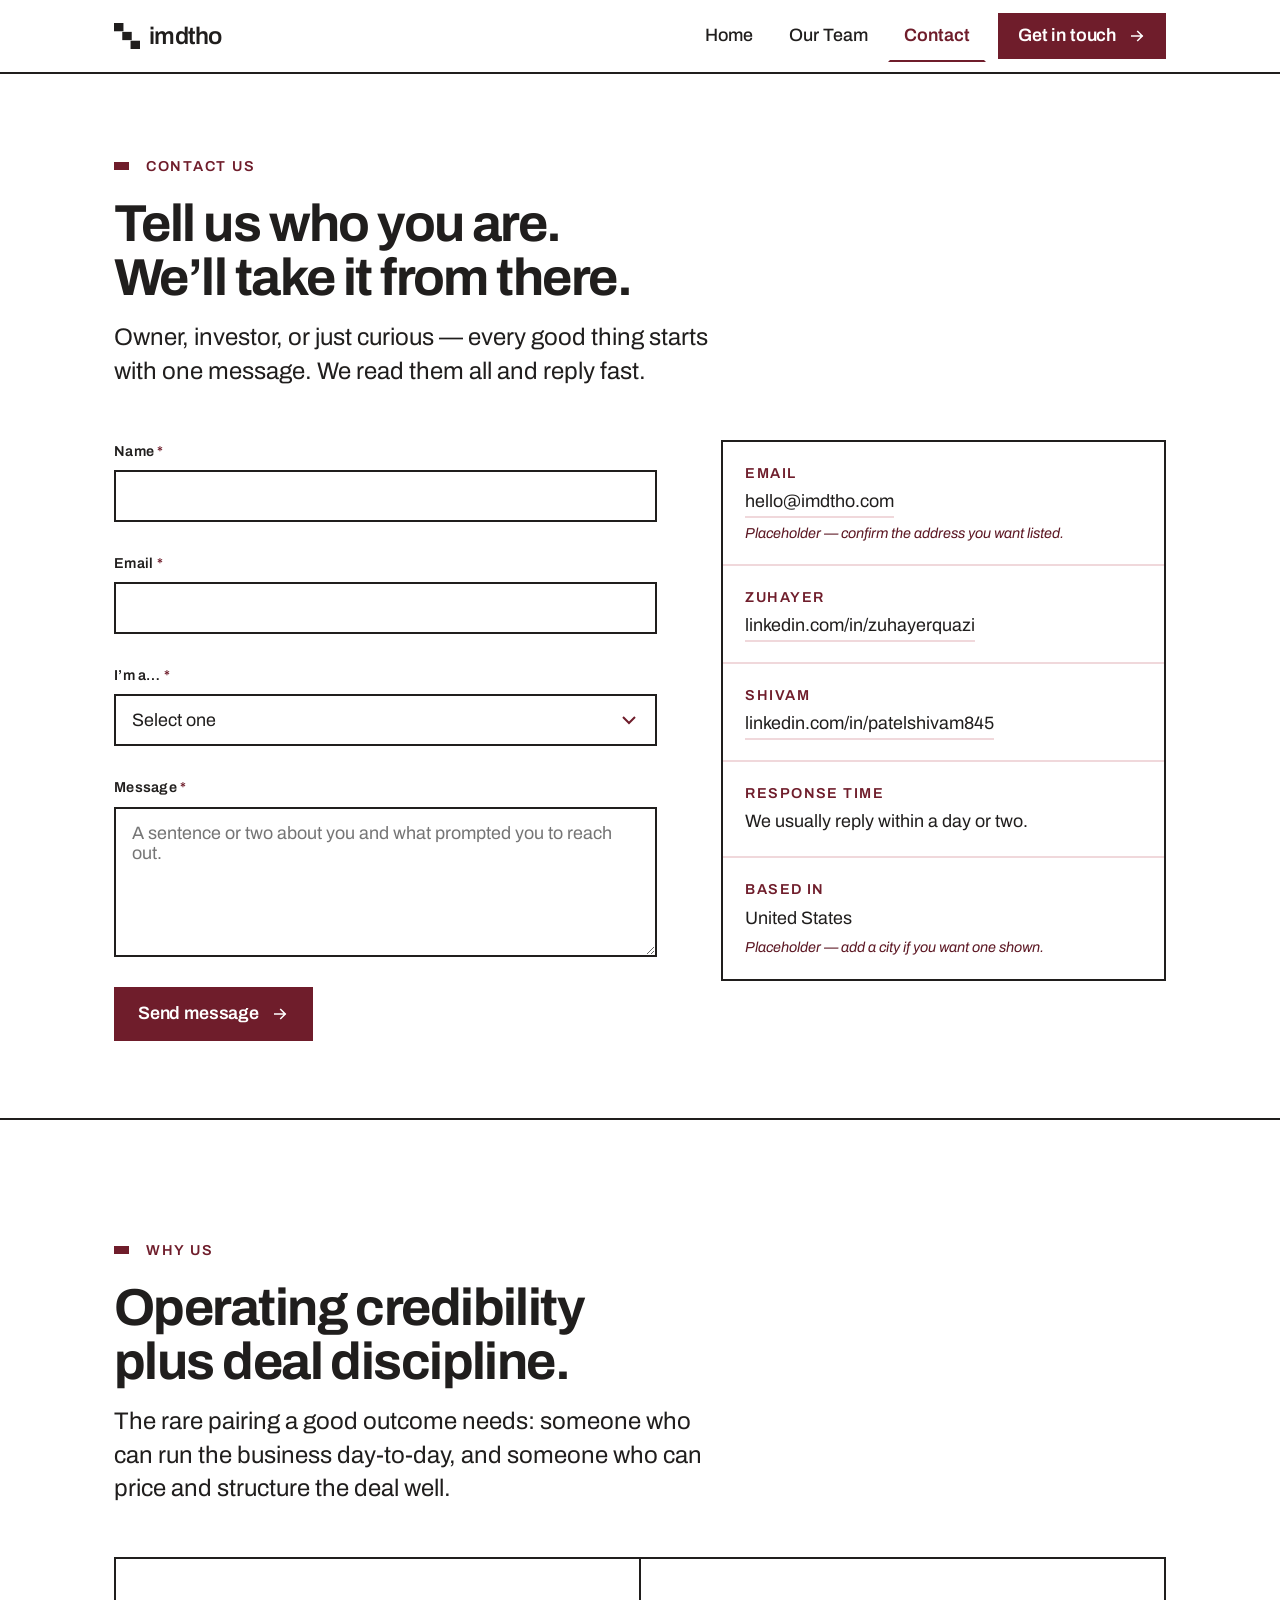
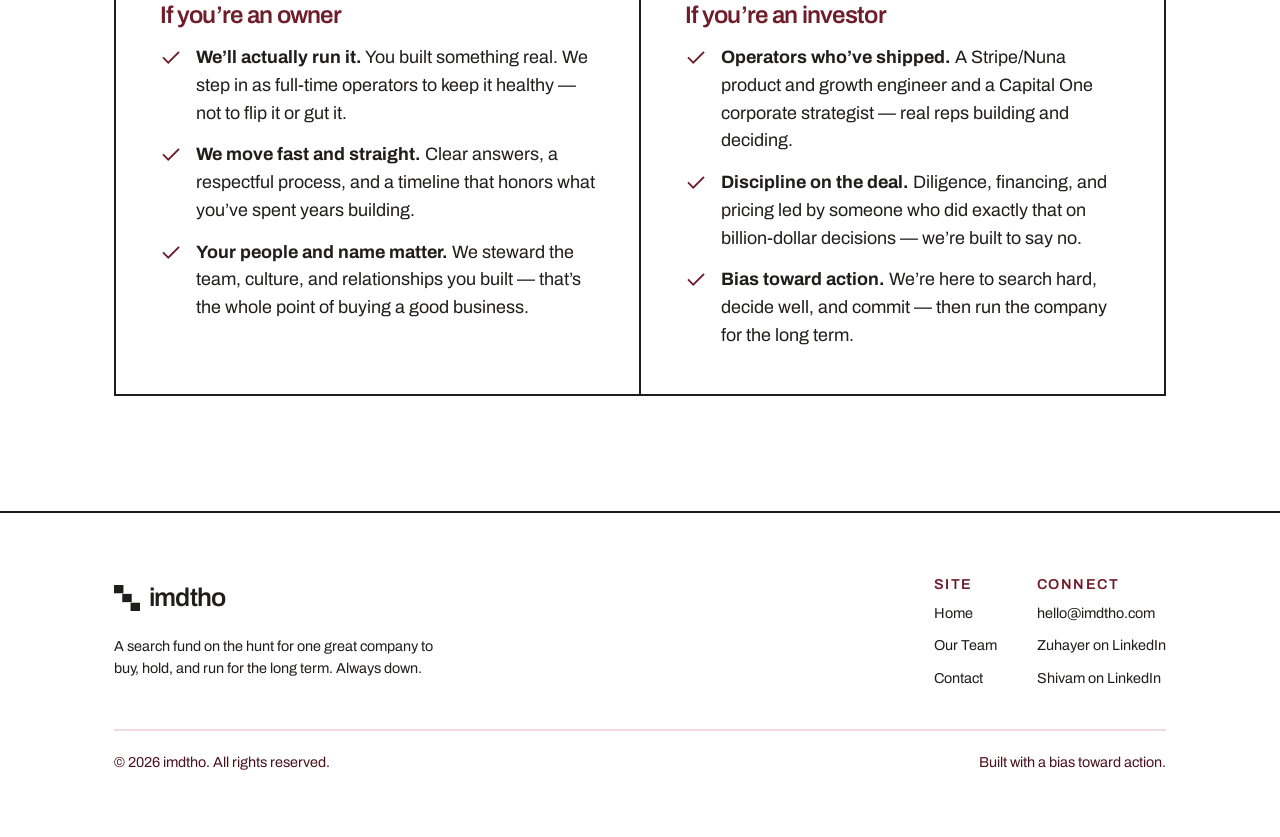
==== contact.html @ d45211c3 "Refactor shell into real imdtho search-fund website Replace the single "coming soon" shell with a 3-" ====
<!DOCTYPE html>
<html lang="en" data-year="2026">
<head>
  <meta charset="UTF-8">
  <meta name="viewport" content="width=device-width, initial-scale=1.0">
  <title>Contact — imdtho</title>
  <meta name="description" content="Start a conversation with imdtho. For business owners weighing a sale and investors backing operators — tell us who you are and we'll answer fast.">
  <link rel="icon" href="assets/brand/favicon.svg" type="image/svg+xml">
  <link rel="preconnect" href="https://fonts.googleapis.com">
  <link rel="preconnect" href="https://fonts.gstatic.com" crossorigin>
  <link href="https://fonts.googleapis.com/css2?family=Archivo:wght@400;500;600;700&display=swap" rel="stylesheet">
  <link rel="stylesheet" href="assets/brand/tokens.css">
  <link rel="stylesheet" href="assets/css/styles.css">
  <script defer src="assets/js/site.js"></script>
  <script defer src="assets/js/contact.js"></script>
</head>
<body>
  <a class="skip-link" href="#main">Skip to content</a>
  <header id="site-header"></header>

  <main id="main">

    <!-- FORM + DETAILS -->
    <section class="section section--tight">
      <div class="container">
        <div class="section-head">
          <span class="eyebrow">Contact us</span>
          <h2>Tell us who you are. We&rsquo;ll take it from there.</h2>
          <p>Owner, investor, or just curious &mdash; every good thing starts with one message. We read them all and reply fast.</p>
        </div>

        <div class="contact-grid">
          <!-- FORM -->
          <form class="form" id="contact-form" novalidate>
            <div class="field">
              <label for="name">Name <span class="req" aria-hidden="true">*</span></label>
              <input type="text" id="name" name="name" autocomplete="name" required aria-required="true" aria-describedby="name-error">
              <p class="field__error" id="name-error" role="alert"></p>
            </div>

            <div class="field">
              <label for="email">Email <span class="req" aria-hidden="true">*</span></label>
              <input type="email" id="email" name="email" autocomplete="email" required aria-required="true" aria-describedby="email-error">
              <p class="field__error" id="email-error" role="alert"></p>
            </div>

            <div class="field">
              <label for="role">I&rsquo;m a&hellip; <span class="req" aria-hidden="true">*</span></label>
              <select id="role" name="role" required aria-required="true" aria-describedby="role-error">
                <option value="" disabled selected>Select one</option>
                <option value="Business owner">Business owner considering a sale</option>
                <option value="Investor">Investor</option>
                <option value="Other">Other</option>
              </select>
              <p class="field__error" id="role-error" role="alert"></p>
            </div>

            <div class="field">
              <label for="message">Message <span class="req" aria-hidden="true">*</span></label>
              <textarea id="message" name="message" required aria-required="true" aria-describedby="message-error" placeholder="A sentence or two about you and what prompted you to reach out."></textarea>
              <p class="field__error" id="message-error" role="alert"></p>
            </div>

            <div class="form__status" id="form-status" role="status" aria-live="polite"></div>

            <div>
              <button class="btn" type="submit" id="submit-btn">
                <span class="btn__label">Send message</span>
                <svg class="icon" viewBox="0 0 24 24" width="18" height="18" fill="none" stroke="currentColor" stroke-width="2" stroke-linecap="square" aria-hidden="true"><path d="M5 12h14M13 6l6 6-6 6"/></svg>
              </button>
            </div>
          </form>

          <!-- DETAILS -->
          <aside aria-label="Direct contact details">
            <div class="contact-card">
              <div class="contact-card__row">
                <span class="contact-card__label">Email</span>
                <a href="mailto:hello@imdtho.com">hello@imdtho.com</a>
                <span class="flag">Placeholder &mdash; confirm the address you want listed.</span>
              </div>
              <div class="contact-card__row">
                <span class="contact-card__label">Zuhayer</span>
                <a href="https://www.linkedin.com/in/zuhayerquazi" target="_blank" rel="noopener">linkedin.com/in/zuhayerquazi</a>
              </div>
              <div class="contact-card__row">
                <span class="contact-card__label">Shivam</span>
                <a href="https://www.linkedin.com/in/patelshivam845" target="_blank" rel="noopener">linkedin.com/in/patelshivam845</a>
              </div>
              <div class="contact-card__row">
                <span class="contact-card__label">Response time</span>
                <span>We usually reply within a day or two.</span>
              </div>
              <div class="contact-card__row">
                <span class="contact-card__label">Based in</span>
                <span>United States</span>
                <span class="flag">Placeholder &mdash; add a city if you want one shown.</span>
              </div>
            </div>
          </aside>
        </div>
      </div>
    </section>

    <!-- WHY US -->
    <section class="section">
      <div class="container">
        <div class="section-head">
          <span class="eyebrow">Why us</span>
          <h2>Operating credibility plus deal discipline.</h2>
          <p>The rare pairing a good outcome needs: someone who can run the business day-to-day, and someone who can price and structure the deal well.</p>
        </div>
        <div class="whyus">
          <div class="whyus__col">
            <h3>If you&rsquo;re an owner</h3>
            <ul>
              <li><svg viewBox="0 0 24 24" fill="none" stroke="currentColor" stroke-width="2" stroke-linecap="square" aria-hidden="true"><path d="M20 6 9 17l-5-5"/></svg><span><strong>We&rsquo;ll actually run it.</strong> You built something real. We step in as full-time operators to keep it healthy &mdash; not to flip it or gut it.</span></li>
              <li><svg viewBox="0 0 24 24" fill="none" stroke="currentColor" stroke-width="2" stroke-linecap="square" aria-hidden="true"><path d="M20 6 9 17l-5-5"/></svg><span><strong>We move fast and straight.</strong> Clear answers, a respectful process, and a timeline that honors what you&rsquo;ve spent years building.</span></li>
              <li><svg viewBox="0 0 24 24" fill="none" stroke="currentColor" stroke-width="2" stroke-linecap="square" aria-hidden="true"><path d="M20 6 9 17l-5-5"/></svg><span><strong>Your people and name matter.</strong> We steward the team, culture, and relationships you built &mdash; that&rsquo;s the whole point of buying a good business.</span></li>
            </ul>
          </div>
          <div class="whyus__col">
            <h3>If you&rsquo;re an investor</h3>
            <ul>
              <li><svg viewBox="0 0 24 24" fill="none" stroke="currentColor" stroke-width="2" stroke-linecap="square" aria-hidden="true"><path d="M20 6 9 17l-5-5"/></svg><span><strong>Operators who&rsquo;ve shipped.</strong> A Stripe/Nuna product and growth engineer and a Capital One corporate strategist &mdash; real reps building and deciding.</span></li>
              <li><svg viewBox="0 0 24 24" fill="none" stroke="currentColor" stroke-width="2" stroke-linecap="square" aria-hidden="true"><path d="M20 6 9 17l-5-5"/></svg><span><strong>Discipline on the deal.</strong> Diligence, financing, and pricing led by someone who did exactly that on billion-dollar decisions &mdash; we&rsquo;re built to say no.</span></li>
              <li><svg viewBox="0 0 24 24" fill="none" stroke="currentColor" stroke-width="2" stroke-linecap="square" aria-hidden="true"><path d="M20 6 9 17l-5-5"/></svg><span><strong>Bias toward action.</strong> We&rsquo;re here to search hard, decide well, and commit &mdash; then run the company for the long term.</span></li>
            </ul>
          </div>
        </div>
      </div>
    </section>

  </main>

  <footer id="site-footer"></footer>
</body>
</html>
---- assets/brand/tokens.css ----
/* imdtho brand tokens */
:root {
  /* color — burgundy on white. Mostly ink on white; burgundy is the accent. */
  --burgundy-100: #FAF0F1;
  --burgundy-200: #F0D8DB;
  --burgundy-300: #DFAFB6;
  --burgundy-400: #B85F6E;
  --burgundy-500: #6F1D2B; /* base — the brand burgundy */
  --burgundy-600: #5C1723;
  --burgundy-700: #4A121D; /* accent text at paragraph sizes */
  --burgundy-800: #380D16;
  --burgundy-900: #26080F;
  --ink: #201E1D;
  --white: #FFFFFF;

  /* type — Archivo everywhere (Google Fonts), modern grotesque */
  --font-brand: 'Archivo', -apple-system, sans-serif;
  --tracking-tight: -0.03em; /* wordmark + display headings */

  /* structure — flat, zero radius, strong 2px rules */
  --radius: 0px;
  --rule: 2px solid var(--ink);
  --rule-accent: 2px solid var(--burgundy-500);
}

/* wordmark as live text (preferred on the web) */
.imdtho-wordmark {
  font-family: var(--font-brand);
  font-weight: 600;
  letter-spacing: var(--tracking-tight);
  text-transform: lowercase;
  color: var(--ink);
  line-height: 1;
}
.imdtho-lockup { display: inline-flex; align-items: center; gap: 0.47em; }
.imdtho-lockup .imdtho-wordmark { font-size: 0.77em; } /* mark height = 1em */
---- assets/css/styles.css ----
/* ==========================================================================
   imdtho — site styles
   Built on assets/brand/tokens.css. Brand rules (see assets/brand/BRAND.md):
   burgundy + white + ink · Archivo everywhere · flush left · zero radius ·
   flat (no gradients/shadows) · strong 2px rules · burgundy used sparingly.
   ========================================================================== */

/* --- Extra tokens layered on top of brand tokens.css ---------------------- */
:root {
  --maxw: 1180px;               /* content container */
  --gutter: clamp(20px, 5vw, 64px);
  --section-y: clamp(56px, 9vw, 128px);

  --rule-soft: 2px solid var(--burgundy-200);

  /* type scale — Archivo, flush left, tight tracking at display sizes */
  --step--1: clamp(0.82rem, 0.79rem + 0.15vw, 0.9rem);
  --step-0:  clamp(1rem, 0.96rem + 0.2vw, 1.125rem);
  --step-1:  clamp(1.2rem, 1.1rem + 0.5vw, 1.5rem);
  --step-2:  clamp(1.55rem, 1.3rem + 1.2vw, 2.25rem);
  --step-3:  clamp(2.1rem, 1.6rem + 2.4vw, 3.25rem);
  --step-4:  clamp(2.7rem, 1.9rem + 4vw, 5rem);

  --ease: cubic-bezier(0.2, 0, 0, 1);
}

/* --- Reset / base --------------------------------------------------------- */
*, *::before, *::after { box-sizing: border-box; }
* { margin: 0; }

html { -webkit-text-size-adjust: 100%; scroll-behavior: smooth; }

body {
  font-family: var(--font-brand);
  font-weight: 400;
  font-size: var(--step-0);
  line-height: 1.55;
  color: var(--ink);
  background: var(--white);
  -webkit-font-smoothing: antialiased;
  text-rendering: optimizeLegibility;
  min-height: 100vh;
  display: flex;
  flex-direction: column;
}

@media (prefers-reduced-motion: reduce) {
  html { scroll-behavior: auto; }
  *, *::before, *::after { animation-duration: 0.001ms !important; transition-duration: 0.001ms !important; }
}

img, svg { display: block; max-width: 100%; }
img { height: auto; }

a { color: inherit; }

/* Headings — flush left, tight tracking, 600–700 */
h1, h2, h3, h4 {
  font-weight: 700;
  line-height: 1.04;
  letter-spacing: var(--tracking-tight);
  text-wrap: balance;
}
h1 { font-size: var(--step-4); }
h2 { font-size: var(--step-3); }
h3 { font-size: var(--step-1); font-weight: 600; }
p { text-wrap: pretty; }

/* --- Focus (brand spec) --------------------------------------------------- */
:focus-visible {
  outline: 2px solid var(--burgundy-500);
  outline-offset: 2px;
}

/* Skip link */
.skip-link {
  position: absolute;
  left: -9999px;
  top: 0;
  background: var(--ink);
  color: var(--white);
  padding: 10px 16px;
  z-index: 200;
  font-weight: 600;
}
.skip-link:focus { left: 8px; top: 8px; }

/* --- Layout primitives ---------------------------------------------------- */
.container {
  width: 100%;
  max-width: var(--maxw);
  margin-inline: auto;
  padding-inline: var(--gutter);
}

main { flex: 1 0 auto; }

.section { padding-block: var(--section-y); }
.section--tight { padding-block: clamp(40px, 6vw, 80px); }
.section + .section { border-top: var(--rule); }   /* strong 2px rules divide sections */

.eyebrow {
  font-size: var(--step--1);
  font-weight: 600;
  letter-spacing: 0.12em;
  text-transform: uppercase;
  color: var(--burgundy-500);
  display: inline-flex;
  align-items: center;
  gap: 10px;
  margin-bottom: 20px;
}
.eyebrow::before {   /* small step-mark tick, echoes the descending blocks */
  content: "";
  width: 22px;
  height: 8px;
  background:
    linear-gradient(var(--burgundy-500) 0 0) 0 0 / 8px 8px no-repeat,
    linear-gradient(var(--burgundy-500) 0 0) 7px 0 / 8px 8px no-repeat;
  /* two little squares stepping — flat, no radius */
}

.lede {
  font-size: var(--step-1);
  font-weight: 400;
  line-height: 1.4;
  color: var(--ink);
  max-width: 42ch;
}

.measure { max-width: 62ch; }

/* --- Buttons — flush-left labels, zero radius, flat ----------------------- */
.btn {
  --btn-bg: var(--burgundy-500);
  --btn-fg: var(--white);
  --btn-border: var(--burgundy-500);
  display: inline-flex;
  align-items: center;
  justify-content: flex-start;   /* labels start at left padding edge */
  gap: 12px;
  font-family: var(--font-brand);
  font-size: var(--step-0);
  font-weight: 600;
  letter-spacing: -0.01em;
  line-height: 1;
  padding: 16px 22px;
  min-height: 52px;
  border: 2px solid var(--btn-border);
  border-radius: var(--radius);
  background: var(--btn-bg);
  color: var(--btn-fg);
  text-decoration: none;
  cursor: pointer;
  transition: background-color 0.2s var(--ease), color 0.2s var(--ease), transform 0.12s var(--ease);
}
.btn:hover { background: var(--burgundy-600); border-color: var(--burgundy-600); }
.btn:active { transform: translateY(1px); }
.btn .icon { flex: 0 0 auto; margin-left: auto; }  /* arrow sits at far right */

.btn--ghost {
  --btn-bg: transparent;
  --btn-fg: var(--ink);
  --btn-border: var(--ink);
}
.btn--ghost:hover { background: var(--ink); color: var(--white); border-color: var(--ink); }

.btn--on-burgundy {
  --btn-bg: var(--white);
  --btn-fg: var(--burgundy-500);
  --btn-border: var(--white);
}
.btn--on-burgundy:hover { background: transparent; color: var(--white); border-color: var(--white); }

.btn--ghost-on-burgundy {
  --btn-bg: transparent;
  --btn-fg: var(--white);
  --btn-border: rgba(255,255,255,0.55);
}
.btn--ghost-on-burgundy:hover { background: var(--white); color: var(--burgundy-500); border-color: var(--white); }

.btn-row { display: flex; flex-wrap: wrap; gap: 14px; }

/* Text link with underline motion */
.link-arrow {
  display: inline-flex;
  align-items: center;
  gap: 8px;
  font-weight: 600;
  color: var(--burgundy-700);
  text-decoration: none;
  border-bottom: 2px solid transparent;
  padding-bottom: 2px;
  transition: border-color 0.2s var(--ease), gap 0.2s var(--ease);
}
.link-arrow:hover { border-color: var(--burgundy-500); gap: 12px; }

/* --- Site header / nav ---------------------------------------------------- */
.site-header {
  position: sticky;
  top: 0;
  z-index: 100;
  background: var(--white);
  border-bottom: var(--rule);
}
.nav {
  display: flex;
  align-items: center;
  justify-content: space-between;
  gap: 20px;
  min-height: 72px;
}
.nav__brand {
  display: inline-flex;
  align-items: center;
  gap: 0.5em;
  text-decoration: none;
  color: var(--ink);
  padding: 8px 0;
}
.nav__brand .imdtho-wordmark { font-size: 1.5rem; }
.nav__mark { width: 26px; height: 26px; flex: 0 0 auto; }

.nav__links {
  display: flex;
  align-items: center;
  gap: 4px;
  list-style: none;
  padding: 0;
}
.nav__link {
  display: inline-block;
  padding: 10px 14px;
  font-weight: 500;
  text-decoration: none;
  color: var(--ink);
  border: 2px solid transparent;
}
.nav__link:hover { color: var(--burgundy-600); }
.nav__link[aria-current="page"] {
  color: var(--burgundy-500);
  font-weight: 600;
  border-bottom-color: var(--burgundy-500);
}
.nav__cta { margin-left: 8px; padding: 12px 18px; min-height: 44px; }

.nav__toggle {
  display: none;
  align-items: center;
  justify-content: center;
  width: 48px;
  height: 48px;
  background: transparent;
  border: 2px solid var(--ink);
  color: var(--ink);
  cursor: pointer;
}
.nav__toggle svg { width: 24px; height: 24px; }

@media (max-width: 820px) {
  .nav__toggle { display: inline-flex; }
  .nav__links {
    position: absolute;
    left: 0;
    right: 0;
    top: 100%;
    flex-direction: column;
    align-items: stretch;
    gap: 0;
    background: var(--white);
    border-bottom: var(--rule);
    padding: 8px var(--gutter) 20px;
    display: none;
  }
  .nav__links.is-open { display: flex; }
  .nav__link { padding: 14px 4px; border-bottom: var(--rule-soft); }
  .nav__link[aria-current="page"] { border-bottom-color: var(--burgundy-500); }
  .nav__cta { margin: 12px 0 0; justify-content: flex-start; }
  .site-header { position: sticky; }
  .nav { position: relative; }
}

/* --- Hero ----------------------------------------------------------------- */
.hero { padding-block: clamp(56px, 9vw, 120px); }
.hero__grid {
  display: grid;
  grid-template-columns: 1.15fr 0.85fr;
  gap: clamp(32px, 5vw, 72px);
  align-items: center;
}
.hero h1 { margin-bottom: 24px; }
.hero__lede { font-size: var(--step-1); line-height: 1.4; max-width: 46ch; margin-bottom: 32px; }
.hero .btn-row { margin-top: 8px; }

/* Poster-style step figure for hero (the descending blocks, oversized) */
.stepfig {
  width: 100%;
  aspect-ratio: 1 / 1;
  max-width: 380px;
  margin-left: auto;
  display: grid;
  grid-template-columns: repeat(3, 1fr);
  grid-template-rows: repeat(3, 1fr);
  gap: 10px;
}
.stepfig span { background: var(--burgundy-500); }
.stepfig span:nth-child(1) { grid-area: 1 / 1 / 2 / 2; }
.stepfig span:nth-child(2) { grid-area: 2 / 2 / 3 / 3; }
.stepfig span:nth-child(3) { grid-area: 3 / 3 / 4 / 4; }
.stepfig--frame { border: var(--rule); padding: clamp(16px, 3vw, 32px); }

@media (max-width: 820px) {
  .hero__grid { grid-template-columns: 1fr; }
  .stepfig { display: none; }   /* keep mobile hero focused on the words */
}

/* --- Generic grids -------------------------------------------------------- */
.grid { display: grid; gap: 2px; background: var(--ink); border: var(--rule); }
/* grid with hairline 2px cell rules — "let the grid show" */
.grid > * { background: var(--white); }

.cols-3 { grid-template-columns: repeat(3, 1fr); }
.cols-2 { grid-template-columns: repeat(2, 1fr); }
@media (max-width: 820px) { .cols-3, .cols-2 { grid-template-columns: 1fr; } }

/* Step cards (Raise → Search → Operate) */
.stepcard { padding: clamp(24px, 3vw, 36px); }
.stepcard__num {
  font-size: var(--step--1);
  font-weight: 700;
  letter-spacing: 0.1em;
  color: var(--burgundy-500);
  margin-bottom: 18px;
}
.stepcard h3 { margin-bottom: 10px; }
.stepcard p { color: var(--ink); }

/* Criteria / approach list */
.deflist { display: grid; gap: 2px; background: var(--ink); border: var(--rule); }
.deflist__item {
  background: var(--white);
  padding: clamp(22px, 3vw, 32px);
  display: grid;
  grid-template-columns: 44px 1fr;
  gap: 20px;
  align-items: start;
}
.deflist__icon { color: var(--burgundy-500); }
.deflist__icon svg { width: 30px; height: 30px; }
.deflist__item h3 { margin-bottom: 8px; }
.deflist__item p { color: var(--ink); font-size: var(--step-0); }
@media (min-width: 700px) {
  .deflist--2 { grid-template-columns: 1fr 1fr; }
}

/* --- Poster CTA band (the sanctioned burgundy full-bleed moment) ---------- */
.poster {
  background: var(--burgundy-500);
  color: var(--white);
}
.poster .container { padding-block: clamp(56px, 8vw, 112px); }
.poster h2 { color: var(--white); margin-bottom: 20px; }
.poster p { color: var(--burgundy-200); max-width: 48ch; margin-bottom: 32px; font-size: var(--step-1); }
.poster .eyebrow { color: var(--burgundy-200); }
.poster .eyebrow::before {
  background:
    linear-gradient(#fff 0 0) 0 0 / 8px 8px no-repeat,
    linear-gradient(#fff 0 0) 7px 0 / 8px 8px no-repeat;
}

/* --- Team ----------------------------------------------------------------- */
.team-grid {
  display: grid;
  grid-template-columns: 1fr 1fr;
  gap: 2px;
  background: var(--ink);
  border: var(--rule);
}
@media (max-width: 860px) { .team-grid { grid-template-columns: 1fr; } }

.profile { background: var(--white); padding: clamp(28px, 4vw, 48px); }
.profile__photo {
  aspect-ratio: 4 / 5;
  background: var(--burgundy-100);
  border: var(--rule);
  filter: grayscale(100%);      /* brand: photography prints B&W */
  display: flex;
  align-items: flex-end;
  justify-content: flex-start;
  margin-bottom: 24px;
  overflow: hidden;
}
.profile__photo img { width: 100%; height: 100%; object-fit: cover; filter: grayscale(100%); }
.profile__photo-note {
  font-size: var(--step--1);
  color: var(--burgundy-500);
  padding: 12px 14px;
  font-weight: 500;
}
.profile__role {
  font-size: var(--step--1);
  font-weight: 600;
  letter-spacing: 0.12em;
  text-transform: uppercase;
  color: var(--burgundy-500);
  margin-bottom: 10px;
}
.profile h2 { font-size: var(--step-2); margin-bottom: 6px; }
.profile__sub { font-weight: 500; color: var(--burgundy-700); margin-bottom: 22px; }
.profile__bio { margin-bottom: 24px; color: var(--ink); }

.highlights { list-style: none; padding: 0; display: grid; gap: 2px; background: var(--ink); border: var(--rule); }
.highlights li {
  background: var(--white);
  padding: 18px 20px;
  display: grid;
  grid-template-columns: auto 1fr;
  gap: 14px;
  align-items: baseline;
}
.highlights .stat { font-weight: 700; color: var(--burgundy-500); letter-spacing: var(--tracking-tight); white-space: nowrap; }
.highlights .desc { font-size: var(--step--1); line-height: 1.4; }
.profile__links { margin-top: 24px; }

/* --- Contact -------------------------------------------------------------- */
.contact-grid {
  display: grid;
  grid-template-columns: 1.1fr 0.9fr;
  gap: clamp(32px, 5vw, 72px);
  align-items: start;
}
@media (max-width: 900px) { .contact-grid { grid-template-columns: 1fr; } }

.form { display: grid; gap: 22px; }
.field { display: grid; gap: 8px; }
.field label { font-weight: 600; font-size: var(--step--1); letter-spacing: 0.02em; }
.field .req { color: var(--burgundy-500); }
.field input,
.field select,
.field textarea {
  font-family: var(--font-brand);
  font-size: var(--step-0);
  color: var(--ink);
  background: var(--white);
  border: var(--rule);
  border-radius: var(--radius);
  padding: 14px 16px;
  width: 100%;
}
.field textarea { min-height: 150px; resize: vertical; }
.field input:focus-visible,
.field select:focus-visible,
.field textarea:focus-visible {
  outline: 2px solid var(--burgundy-500);
  outline-offset: 2px;
  border-color: var(--burgundy-500);
}
.field input:hover, .field select:hover, .field textarea:hover { border-color: var(--burgundy-500); }
.field select {
  appearance: none;
  background-image: url("data:image/svg+xml,%3Csvg xmlns='http://www.w3.org/2000/svg' width='24' height='24' viewBox='0 0 24 24' fill='none' stroke='%236F1D2B' stroke-width='2'%3E%3Cpath d='m6 9 6 6 6-6'/%3E%3C/svg%3E");
  background-repeat: no-repeat;
  background-position: right 14px center;
  padding-right: 46px;
}
.field__error { color: var(--burgundy-600); font-size: var(--step--1); font-weight: 500; min-height: 0; }
.field[data-invalid="true"] input,
.field[data-invalid="true"] select,
.field[data-invalid="true"] textarea { border-color: var(--burgundy-600); }

.form__status {
  border: var(--rule);
  padding: 16px 18px;
  font-weight: 500;
  display: none;
}
.form__status.is-visible { display: block; }
.form__status--success { border-color: var(--burgundy-500); background: var(--burgundy-100); color: var(--burgundy-700); }
.form__status--error { border-color: var(--burgundy-600); color: var(--burgundy-700); }

.form button[type="submit"]:disabled { opacity: 0.6; cursor: progress; }

/* Contact aside */
.contact-card { border: var(--rule); }
.contact-card__row {
  padding: 20px 22px;
  border-bottom: var(--rule-soft);
  display: grid;
  gap: 4px;
}
.contact-card__row:last-child { border-bottom: 0; }
.contact-card__label {
  font-size: var(--step--1);
  font-weight: 600;
  letter-spacing: 0.1em;
  text-transform: uppercase;
  color: var(--burgundy-500);
}
.contact-card__row a { color: var(--ink); text-decoration: none; border-bottom: 2px solid var(--burgundy-200); width: fit-content; }
.contact-card__row a:hover { border-color: var(--burgundy-500); }
.flag { color: var(--burgundy-600); font-size: var(--step--1); font-style: italic; }

/* Why-us split */
.whyus { display: grid; grid-template-columns: 1fr 1fr; gap: 2px; background: var(--ink); border: var(--rule); }
@media (max-width: 760px) { .whyus { grid-template-columns: 1fr; } }
.whyus__col { background: var(--white); padding: clamp(26px, 3.5vw, 44px); }
.whyus__col h3 { color: var(--burgundy-500); margin-bottom: 16px; }
.whyus__col ul { list-style: none; padding: 0; display: grid; gap: 14px; }
.whyus__col li { display: grid; grid-template-columns: 24px 1fr; gap: 12px; align-items: start; }
.whyus__col li svg { width: 22px; height: 22px; color: var(--burgundy-500); margin-top: 3px; }

/* --- Footer --------------------------------------------------------------- */
.site-footer { border-top: var(--rule); background: var(--white); }
.site-footer .container { padding-block: clamp(40px, 5vw, 64px); }
.footer__top {
  display: flex;
  flex-wrap: wrap;
  gap: 32px;
  justify-content: space-between;
  align-items: flex-start;
}
.footer__brand { max-width: 34ch; display: grid; gap: 16px; }
.footer__brand .imdtho-wordmark { font-size: 1.6rem; }
.footer__brand p { color: var(--ink); font-size: var(--step--1); }
.footer__nav { display: flex; gap: 40px; flex-wrap: wrap; }
.footer__col { display: grid; gap: 10px; }
.footer__col h4 {
  font-size: var(--step--1);
  font-weight: 600;
  letter-spacing: 0.1em;
  text-transform: uppercase;
  color: var(--burgundy-500);
}
.footer__col a { text-decoration: none; color: var(--ink); font-size: var(--step--1); width: fit-content; }
.footer__col a:hover { color: var(--burgundy-600); }
.footer__bottom {
  margin-top: 40px;
  padding-top: 20px;
  border-top: var(--rule-soft);
  display: flex;
  flex-wrap: wrap;
  gap: 12px;
  justify-content: space-between;
  color: var(--burgundy-700);
  font-size: var(--step--1);
}

/* --- Utilities ------------------------------------------------------------ */
.stack { display: grid; gap: 20px; }
.stack-lg { display: grid; gap: 32px; }
.section-head { margin-bottom: clamp(32px, 4vw, 56px); max-width: 60ch; }
.section-head h2 { margin-bottom: 16px; }
.section-head p { color: var(--ink); font-size: var(--step-1); line-height: 1.4; }
.visually-hidden {
  position: absolute; width: 1px; height: 1px; padding: 0; margin: -1px;
  overflow: hidden; clip: rect(0 0 0 0); white-space: nowrap; border: 0;
}
.text-accent { color: var(--burgundy-500); }
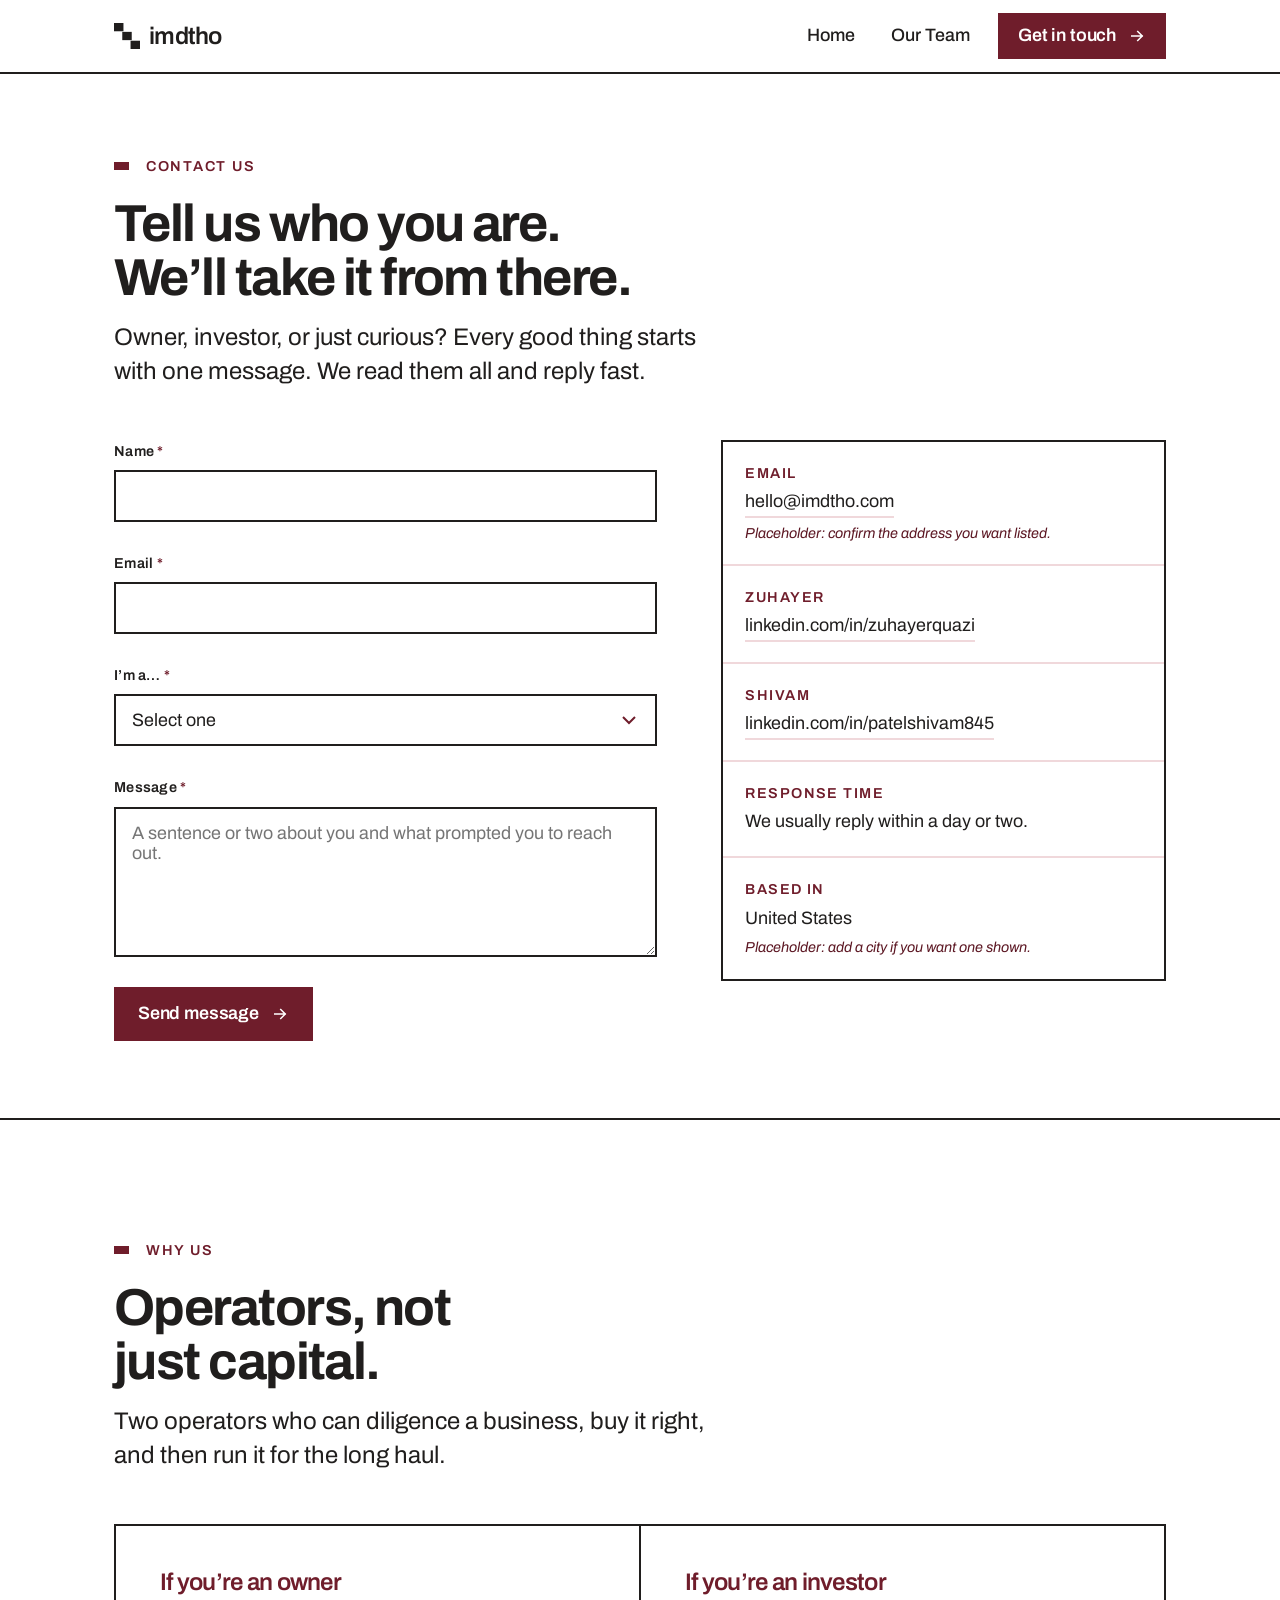
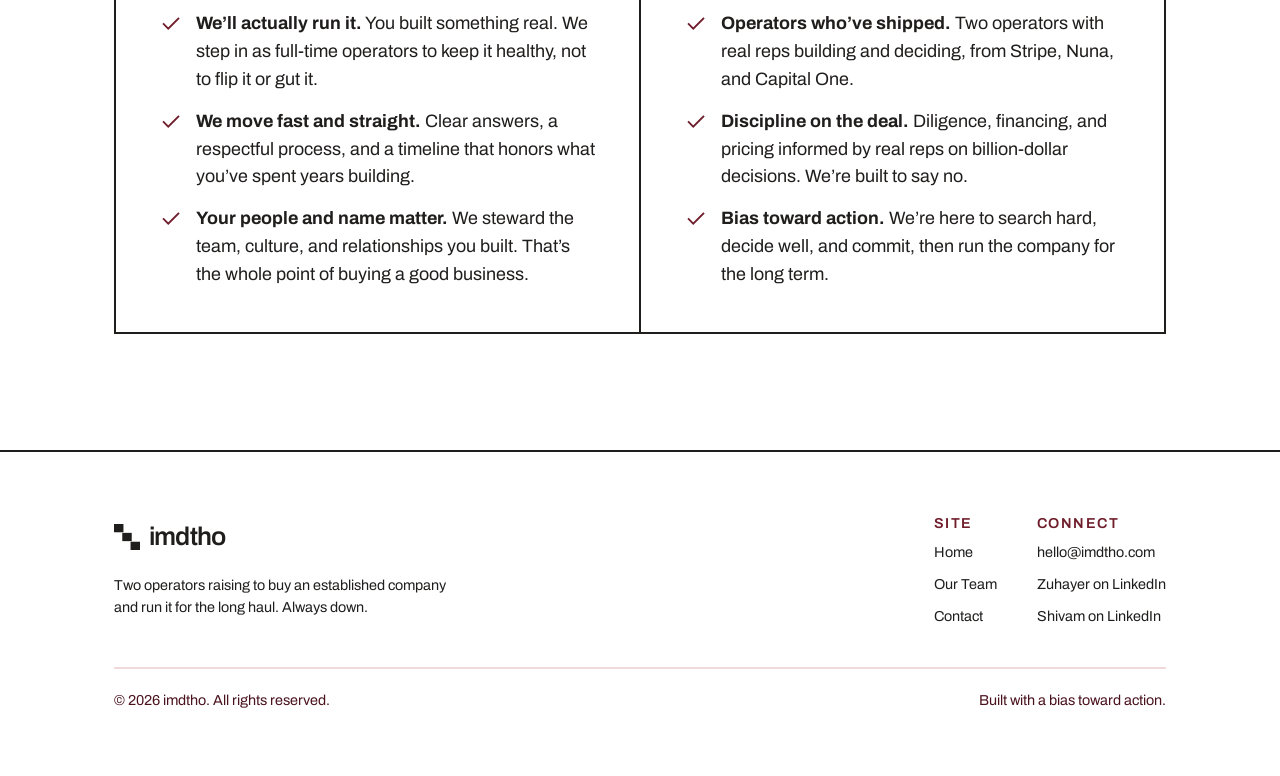
==== commit 7654d5b3: "Revise copy: warmer voice, drop search-fund and role framing Second content pass on the site's voice" ====
--- a/contact.html
+++ b/contact.html
@@ -3,8 +3,8 @@
 <head>
   <meta charset="UTF-8">
   <meta name="viewport" content="width=device-width, initial-scale=1.0">
-  <title>Contact — imdtho</title>
-  <meta name="description" content="Start a conversation with imdtho. For business owners weighing a sale and investors backing operators — tell us who you are and we'll answer fast.">
+  <title>Contact · imdtho</title>
+  <meta name="description" content="Start a conversation with imdtho. For business owners weighing a sale and investors backing operators. Tell us who you are and we'll answer fast.">
   <link rel="icon" href="assets/brand/favicon.svg" type="image/svg+xml">
   <link rel="preconnect" href="https://fonts.googleapis.com">
   <link rel="preconnect" href="https://fonts.gstatic.com" crossorigin>
@@ -26,7 +26,7 @@
         <div class="section-head">
           <span class="eyebrow">Contact us</span>
           <h2>Tell us who you are. We&rsquo;ll take it from there.</h2>
-          <p>Owner, investor, or just curious &mdash; every good thing starts with one message. We read them all and reply fast.</p>
+          <p>Owner, investor, or just curious? Every good thing starts with one message. We read them all and reply fast.</p>
         </div>
 
         <div class="contact-grid">
@@ -77,7 +77,7 @@
               <div class="contact-card__row">
                 <span class="contact-card__label">Email</span>
                 <a href="mailto:hello@imdtho.com">hello@imdtho.com</a>
-                <span class="flag">Placeholder &mdash; confirm the address you want listed.</span>
+                <span class="flag">Placeholder: confirm the address you want listed.</span>
               </div>
               <div class="contact-card__row">
                 <span class="contact-card__label">Zuhayer</span>
@@ -94,7 +94,7 @@
               <div class="contact-card__row">
                 <span class="contact-card__label">Based in</span>
                 <span>United States</span>
-                <span class="flag">Placeholder &mdash; add a city if you want one shown.</span>
+                <span class="flag">Placeholder: add a city if you want one shown.</span>
               </div>
             </div>
           </aside>
@@ -107,24 +107,24 @@
       <div class="container">
         <div class="section-head">
           <span class="eyebrow">Why us</span>
-          <h2>Operating credibility plus deal discipline.</h2>
-          <p>The rare pairing a good outcome needs: someone who can run the business day-to-day, and someone who can price and structure the deal well.</p>
+          <h2>Operators, not just capital.</h2>
+          <p>Two operators who can diligence a business, buy it right, and then run it for the long haul.</p>
         </div>
         <div class="whyus">
           <div class="whyus__col">
             <h3>If you&rsquo;re an owner</h3>
             <ul>
-              <li><svg viewBox="0 0 24 24" fill="none" stroke="currentColor" stroke-width="2" stroke-linecap="square" aria-hidden="true"><path d="M20 6 9 17l-5-5"/></svg><span><strong>We&rsquo;ll actually run it.</strong> You built something real. We step in as full-time operators to keep it healthy &mdash; not to flip it or gut it.</span></li>
+              <li><svg viewBox="0 0 24 24" fill="none" stroke="currentColor" stroke-width="2" stroke-linecap="square" aria-hidden="true"><path d="M20 6 9 17l-5-5"/></svg><span><strong>We&rsquo;ll actually run it.</strong> You built something real. We step in as full-time operators to keep it healthy, not to flip it or gut it.</span></li>
               <li><svg viewBox="0 0 24 24" fill="none" stroke="currentColor" stroke-width="2" stroke-linecap="square" aria-hidden="true"><path d="M20 6 9 17l-5-5"/></svg><span><strong>We move fast and straight.</strong> Clear answers, a respectful process, and a timeline that honors what you&rsquo;ve spent years building.</span></li>
-              <li><svg viewBox="0 0 24 24" fill="none" stroke="currentColor" stroke-width="2" stroke-linecap="square" aria-hidden="true"><path d="M20 6 9 17l-5-5"/></svg><span><strong>Your people and name matter.</strong> We steward the team, culture, and relationships you built &mdash; that&rsquo;s the whole point of buying a good business.</span></li>
+              <li><svg viewBox="0 0 24 24" fill="none" stroke="currentColor" stroke-width="2" stroke-linecap="square" aria-hidden="true"><path d="M20 6 9 17l-5-5"/></svg><span><strong>Your people and name matter.</strong> We steward the team, culture, and relationships you built. That&rsquo;s the whole point of buying a good business.</span></li>
             </ul>
           </div>
           <div class="whyus__col">
             <h3>If you&rsquo;re an investor</h3>
             <ul>
-              <li><svg viewBox="0 0 24 24" fill="none" stroke="currentColor" stroke-width="2" stroke-linecap="square" aria-hidden="true"><path d="M20 6 9 17l-5-5"/></svg><span><strong>Operators who&rsquo;ve shipped.</strong> A Stripe/Nuna product and growth engineer and a Capital One corporate strategist &mdash; real reps building and deciding.</span></li>
-              <li><svg viewBox="0 0 24 24" fill="none" stroke="currentColor" stroke-width="2" stroke-linecap="square" aria-hidden="true"><path d="M20 6 9 17l-5-5"/></svg><span><strong>Discipline on the deal.</strong> Diligence, financing, and pricing led by someone who did exactly that on billion-dollar decisions &mdash; we&rsquo;re built to say no.</span></li>
-              <li><svg viewBox="0 0 24 24" fill="none" stroke="currentColor" stroke-width="2" stroke-linecap="square" aria-hidden="true"><path d="M20 6 9 17l-5-5"/></svg><span><strong>Bias toward action.</strong> We&rsquo;re here to search hard, decide well, and commit &mdash; then run the company for the long term.</span></li>
+              <li><svg viewBox="0 0 24 24" fill="none" stroke="currentColor" stroke-width="2" stroke-linecap="square" aria-hidden="true"><path d="M20 6 9 17l-5-5"/></svg><span><strong>Operators who&rsquo;ve shipped.</strong> Two operators with real reps building and deciding, from Stripe, Nuna, and Capital One.</span></li>
+              <li><svg viewBox="0 0 24 24" fill="none" stroke="currentColor" stroke-width="2" stroke-linecap="square" aria-hidden="true"><path d="M20 6 9 17l-5-5"/></svg><span><strong>Discipline on the deal.</strong> Diligence, financing, and pricing informed by real reps on billion-dollar decisions. We&rsquo;re built to say no.</span></li>
+              <li><svg viewBox="0 0 24 24" fill="none" stroke="currentColor" stroke-width="2" stroke-linecap="square" aria-hidden="true"><path d="M20 6 9 17l-5-5"/></svg><span><strong>Bias toward action.</strong> We&rsquo;re here to search hard, decide well, and commit, then run the company for the long term.</span></li>
             </ul>
           </div>
         </div>
--- a/assets/css/styles.css
+++ b/assets/css/styles.css
@@ -1,5 +1,5 @@
 /* ==========================================================================
-   imdtho — site styles
+   imdtho · site styles
    Built on assets/brand/tokens.css. Brand rules (see assets/brand/BRAND.md):
    burgundy + white + ink · Archivo everywhere · flush left · zero radius ·
    flat (no gradients/shadows) · strong 2px rules · burgundy used sparingly.
@@ -13,7 +13,7 @@
 
   --rule-soft: 2px solid var(--burgundy-200);
 
-  /* type scale — Archivo, flush left, tight tracking at display sizes */
+  /* type scale: Archivo, flush left, tight tracking at display sizes */
   --step--1: clamp(0.82rem, 0.79rem + 0.15vw, 0.9rem);
   --step-0:  clamp(1rem, 0.96rem + 0.2vw, 1.125rem);
   --step-1:  clamp(1.2rem, 1.1rem + 0.5vw, 1.5rem);
@@ -54,7 +54,7 @@
 
 a { color: inherit; }
 
-/* Headings — flush left, tight tracking, 600–700 */
+/* Headings: flush left, tight tracking, 600-700 */
 h1, h2, h3, h4 {
   font-weight: 700;
   line-height: 1.04;
@@ -117,7 +117,7 @@
   background:
     linear-gradient(var(--burgundy-500) 0 0) 0 0 / 8px 8px no-repeat,
     linear-gradient(var(--burgundy-500) 0 0) 7px 0 / 8px 8px no-repeat;
-  /* two little squares stepping — flat, no radius */
+  /* two little squares stepping, flat, no radius */
 }
 
 .lede {
@@ -130,7 +130,7 @@
 
 .measure { max-width: 62ch; }
 
-/* --- Buttons — flush-left labels, zero radius, flat ----------------------- */
+/* --- Buttons: flush-left labels, zero radius, flat ------------------------ */
 .btn {
   --btn-bg: var(--burgundy-500);
   --btn-fg: var(--white);
@@ -316,7 +316,7 @@
 
 /* --- Generic grids -------------------------------------------------------- */
 .grid { display: grid; gap: 2px; background: var(--ink); border: var(--rule); }
-/* grid with hairline 2px cell rules — "let the grid show" */
+/* grid with hairline 2px cell rules, "let the grid show" */
 .grid > * { background: var(--white); }
 
 .cols-3 { grid-template-columns: repeat(3, 1fr); }
@@ -352,6 +352,28 @@
 @media (min-width: 700px) {
   .deflist--2 { grid-template-columns: 1fr 1fr; }
 }
+
+/* --- Home: meet the operators (compact square photos) --------------------- */
+.home-person {
+  padding: clamp(24px, 3vw, 36px);
+  display: flex;
+  gap: clamp(18px, 2.5vw, 26px);
+  align-items: center;
+}
+.home-person__photo {
+  width: clamp(104px, 16vw, 152px);
+  aspect-ratio: 1 / 1;
+  flex: 0 0 auto;
+  border: var(--rule);
+  background: var(--burgundy-100);
+  overflow: hidden;
+  filter: grayscale(100%);   /* brand: photography prints B&W */
+}
+.home-person__photo img { width: 100%; height: 100%; object-fit: cover; object-position: center 22%; filter: grayscale(100%); }
+.home-person__name { font-size: var(--step-1); font-weight: 600; letter-spacing: var(--tracking-tight); line-height: 1.1; }
+.home-person__role { color: var(--burgundy-700); font-size: var(--step--1); margin: 8px 0 14px; display: grid; gap: 2px; line-height: 1.3; }
+.home-person__role span { display: block; }
+@media (max-width: 560px) { .home-person { flex-direction: column; align-items: flex-start; } }
 
 /* --- Poster CTA band (the sanctioned burgundy full-bleed moment) ---------- */
 .poster {
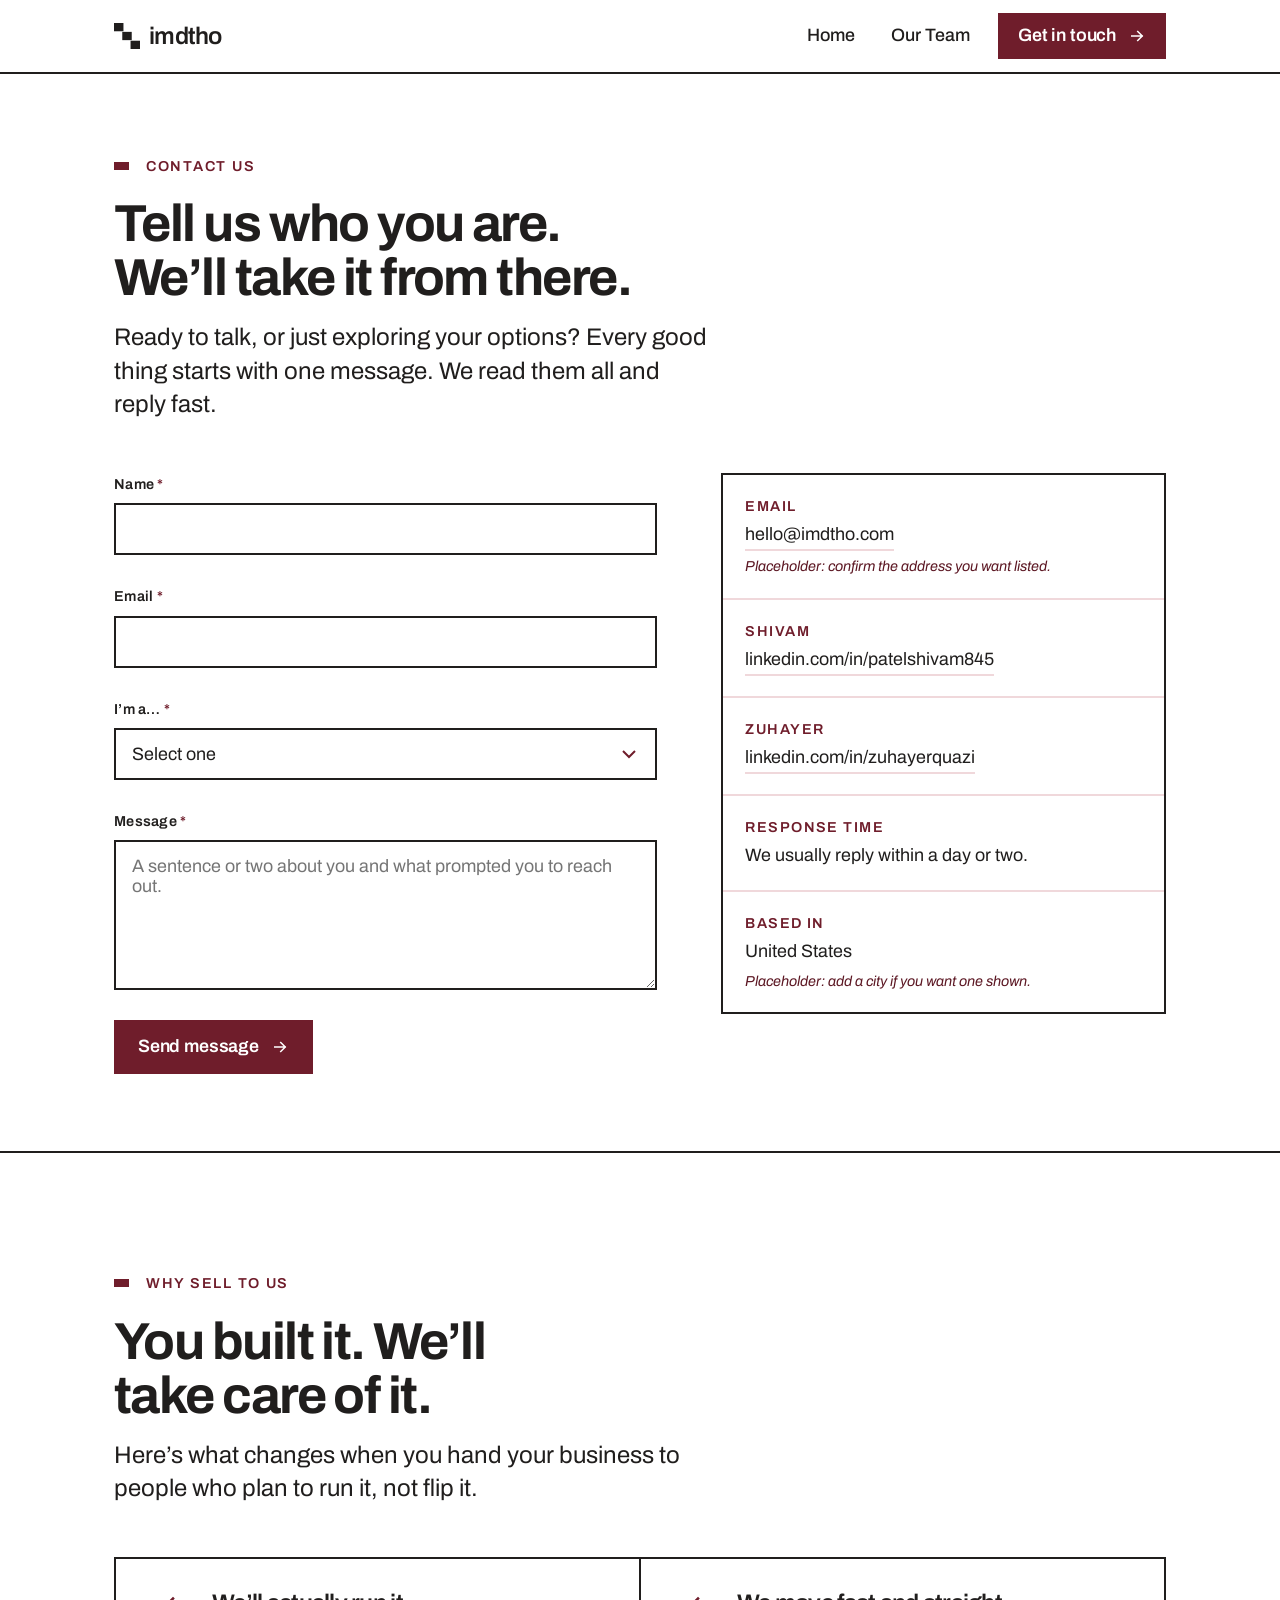
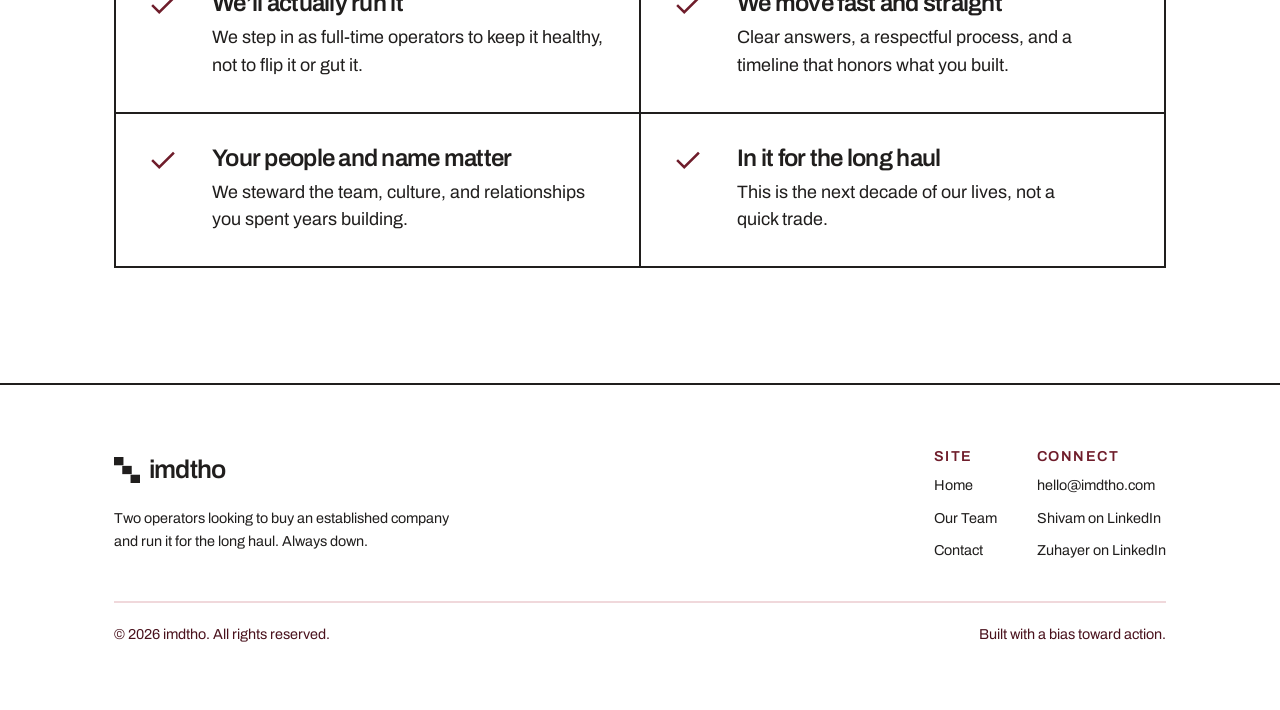
==== commit c456e052: "Pivot to sellers-only audience; tighten team + copy - Reframe the whole site for business owners/sel" ====
--- a/contact.html
+++ b/contact.html
@@ -4,7 +4,7 @@
   <meta charset="UTF-8">
   <meta name="viewport" content="width=device-width, initial-scale=1.0">
   <title>Contact · imdtho</title>
-  <meta name="description" content="Start a conversation with imdtho. For business owners weighing a sale and investors backing operators. Tell us who you are and we'll answer fast.">
+  <meta name="description" content="Start a conversation with imdtho, for business owners weighing a sale. Tell us about your business and we'll answer fast.">
   <link rel="icon" href="assets/brand/favicon.svg" type="image/svg+xml">
   <link rel="preconnect" href="https://fonts.googleapis.com">
   <link rel="preconnect" href="https://fonts.gstatic.com" crossorigin>
@@ -26,7 +26,7 @@
         <div class="section-head">
           <span class="eyebrow">Contact us</span>
           <h2>Tell us who you are. We&rsquo;ll take it from there.</h2>
-          <p>Owner, investor, or just curious? Every good thing starts with one message. We read them all and reply fast.</p>
+          <p>Ready to talk, or just exploring your options? Every good thing starts with one message. We read them all and reply fast.</p>
         </div>
 
         <div class="contact-grid">
@@ -49,7 +49,7 @@
               <select id="role" name="role" required aria-required="true" aria-describedby="role-error">
                 <option value="" disabled selected>Select one</option>
                 <option value="Business owner">Business owner considering a sale</option>
-                <option value="Investor">Investor</option>
+                <option value="Advisor or broker">Advisor or broker</option>
                 <option value="Other">Other</option>
               </select>
               <p class="field__error" id="role-error" role="alert"></p>
@@ -80,12 +80,12 @@
                 <span class="flag">Placeholder: confirm the address you want listed.</span>
               </div>
               <div class="contact-card__row">
+                <span class="contact-card__label">Shivam</span>
+                <a href="https://www.linkedin.com/in/patelshivam845" target="_blank" rel="noopener">linkedin.com/in/patelshivam845</a>
+              </div>
+              <div class="contact-card__row">
                 <span class="contact-card__label">Zuhayer</span>
                 <a href="https://www.linkedin.com/in/zuhayerquazi" target="_blank" rel="noopener">linkedin.com/in/zuhayerquazi</a>
-              </div>
-              <div class="contact-card__row">
-                <span class="contact-card__label">Shivam</span>
-                <a href="https://www.linkedin.com/in/patelshivam845" target="_blank" rel="noopener">linkedin.com/in/patelshivam845</a>
               </div>
               <div class="contact-card__row">
                 <span class="contact-card__label">Response time</span>
@@ -106,26 +106,38 @@
     <section class="section">
       <div class="container">
         <div class="section-head">
-          <span class="eyebrow">Why us</span>
-          <h2>Operators, not just capital.</h2>
-          <p>Two operators who can diligence a business, buy it right, and then run it for the long haul.</p>
+          <span class="eyebrow">Why sell to us</span>
+          <h2>You built it. We&rsquo;ll take care of it.</h2>
+          <p>Here&rsquo;s what changes when you hand your business to people who plan to run it, not flip it.</p>
         </div>
-        <div class="whyus">
-          <div class="whyus__col">
-            <h3>If you&rsquo;re an owner</h3>
-            <ul>
-              <li><svg viewBox="0 0 24 24" fill="none" stroke="currentColor" stroke-width="2" stroke-linecap="square" aria-hidden="true"><path d="M20 6 9 17l-5-5"/></svg><span><strong>We&rsquo;ll actually run it.</strong> You built something real. We step in as full-time operators to keep it healthy, not to flip it or gut it.</span></li>
-              <li><svg viewBox="0 0 24 24" fill="none" stroke="currentColor" stroke-width="2" stroke-linecap="square" aria-hidden="true"><path d="M20 6 9 17l-5-5"/></svg><span><strong>We move fast and straight.</strong> Clear answers, a respectful process, and a timeline that honors what you&rsquo;ve spent years building.</span></li>
-              <li><svg viewBox="0 0 24 24" fill="none" stroke="currentColor" stroke-width="2" stroke-linecap="square" aria-hidden="true"><path d="M20 6 9 17l-5-5"/></svg><span><strong>Your people and name matter.</strong> We steward the team, culture, and relationships you built. That&rsquo;s the whole point of buying a good business.</span></li>
-            </ul>
+        <div class="deflist deflist--2">
+          <div class="deflist__item">
+            <span class="deflist__icon" aria-hidden="true"><svg viewBox="0 0 24 24" fill="none" stroke="currentColor" stroke-width="2" stroke-linecap="square"><path d="M20 6 9 17l-5-5"/></svg></span>
+            <div>
+              <h3>We&rsquo;ll actually run it</h3>
+              <p>We step in as full-time operators to keep it healthy, not to flip it or gut it.</p>
+            </div>
           </div>
-          <div class="whyus__col">
-            <h3>If you&rsquo;re an investor</h3>
-            <ul>
-              <li><svg viewBox="0 0 24 24" fill="none" stroke="currentColor" stroke-width="2" stroke-linecap="square" aria-hidden="true"><path d="M20 6 9 17l-5-5"/></svg><span><strong>Operators who&rsquo;ve shipped.</strong> Two operators with real reps building and deciding, from Stripe, Nuna, and Capital One.</span></li>
-              <li><svg viewBox="0 0 24 24" fill="none" stroke="currentColor" stroke-width="2" stroke-linecap="square" aria-hidden="true"><path d="M20 6 9 17l-5-5"/></svg><span><strong>Discipline on the deal.</strong> Diligence, financing, and pricing informed by real reps on billion-dollar decisions. We&rsquo;re built to say no.</span></li>
-              <li><svg viewBox="0 0 24 24" fill="none" stroke="currentColor" stroke-width="2" stroke-linecap="square" aria-hidden="true"><path d="M20 6 9 17l-5-5"/></svg><span><strong>Bias toward action.</strong> We&rsquo;re here to search hard, decide well, and commit, then run the company for the long term.</span></li>
-            </ul>
+          <div class="deflist__item">
+            <span class="deflist__icon" aria-hidden="true"><svg viewBox="0 0 24 24" fill="none" stroke="currentColor" stroke-width="2" stroke-linecap="square"><path d="M20 6 9 17l-5-5"/></svg></span>
+            <div>
+              <h3>We move fast and straight</h3>
+              <p>Clear answers, a respectful process, and a timeline that honors what you built.</p>
+            </div>
+          </div>
+          <div class="deflist__item">
+            <span class="deflist__icon" aria-hidden="true"><svg viewBox="0 0 24 24" fill="none" stroke="currentColor" stroke-width="2" stroke-linecap="square"><path d="M20 6 9 17l-5-5"/></svg></span>
+            <div>
+              <h3>Your people and name matter</h3>
+              <p>We steward the team, culture, and relationships you spent years building.</p>
+            </div>
+          </div>
+          <div class="deflist__item">
+            <span class="deflist__icon" aria-hidden="true"><svg viewBox="0 0 24 24" fill="none" stroke="currentColor" stroke-width="2" stroke-linecap="square"><path d="M20 6 9 17l-5-5"/></svg></span>
+            <div>
+              <h3>In it for the long haul</h3>
+              <p>This is the next decade of our lives, not a quick trade.</p>
+            </div>
           </div>
         </div>
       </div>
--- a/assets/css/styles.css
+++ b/assets/css/styles.css
@@ -444,6 +444,11 @@
 .highlights .desc { font-size: var(--step--1); line-height: 1.4; }
 .profile__links { margin-top: 24px; }
 
+/* Light credential bullets (small burgundy block markers, flat) */
+.creds { list-style: none; padding: 0; display: grid; gap: 11px; margin-bottom: 4px; }
+.creds li { position: relative; padding-left: 20px; font-size: var(--step-0); line-height: 1.4; }
+.creds li::before { content: ""; position: absolute; left: 0; top: 0.5em; width: 8px; height: 8px; background: var(--burgundy-500); }
+
 /* --- Contact -------------------------------------------------------------- */
 .contact-grid {
   display: grid;
